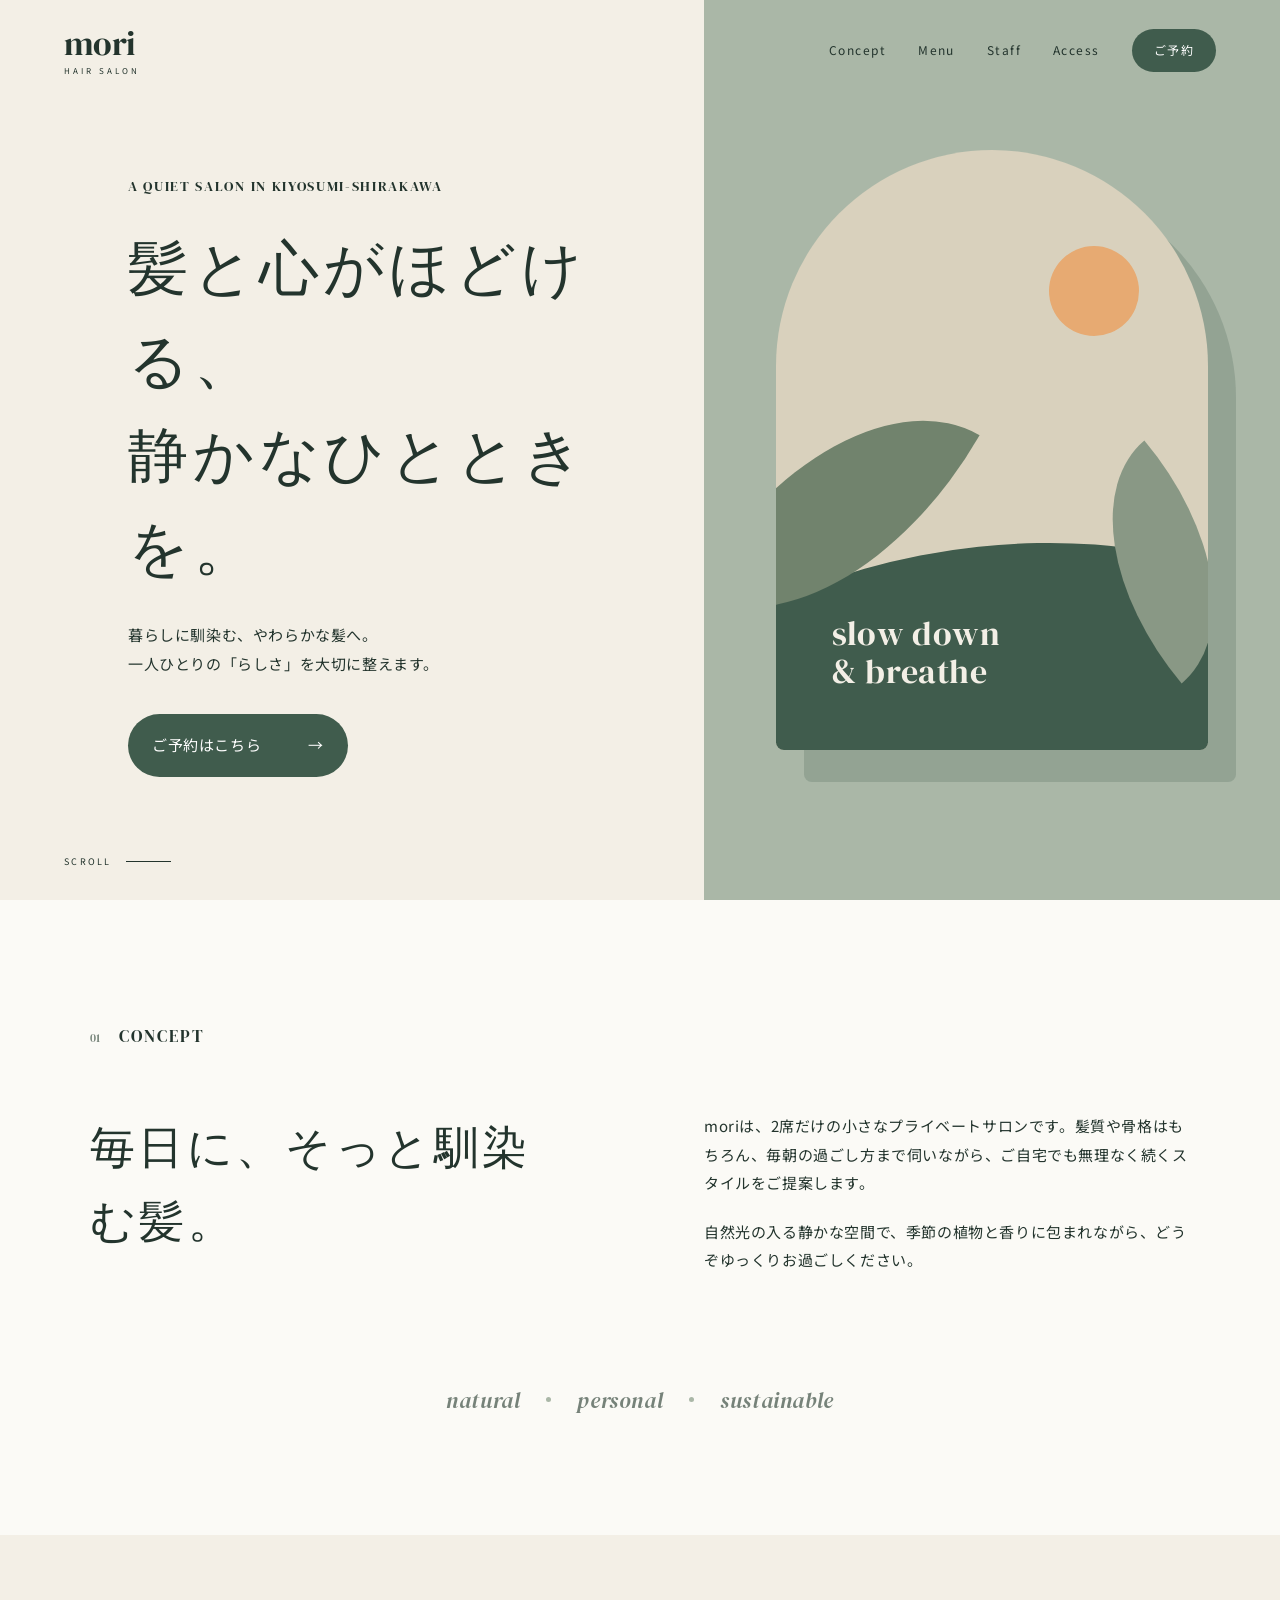
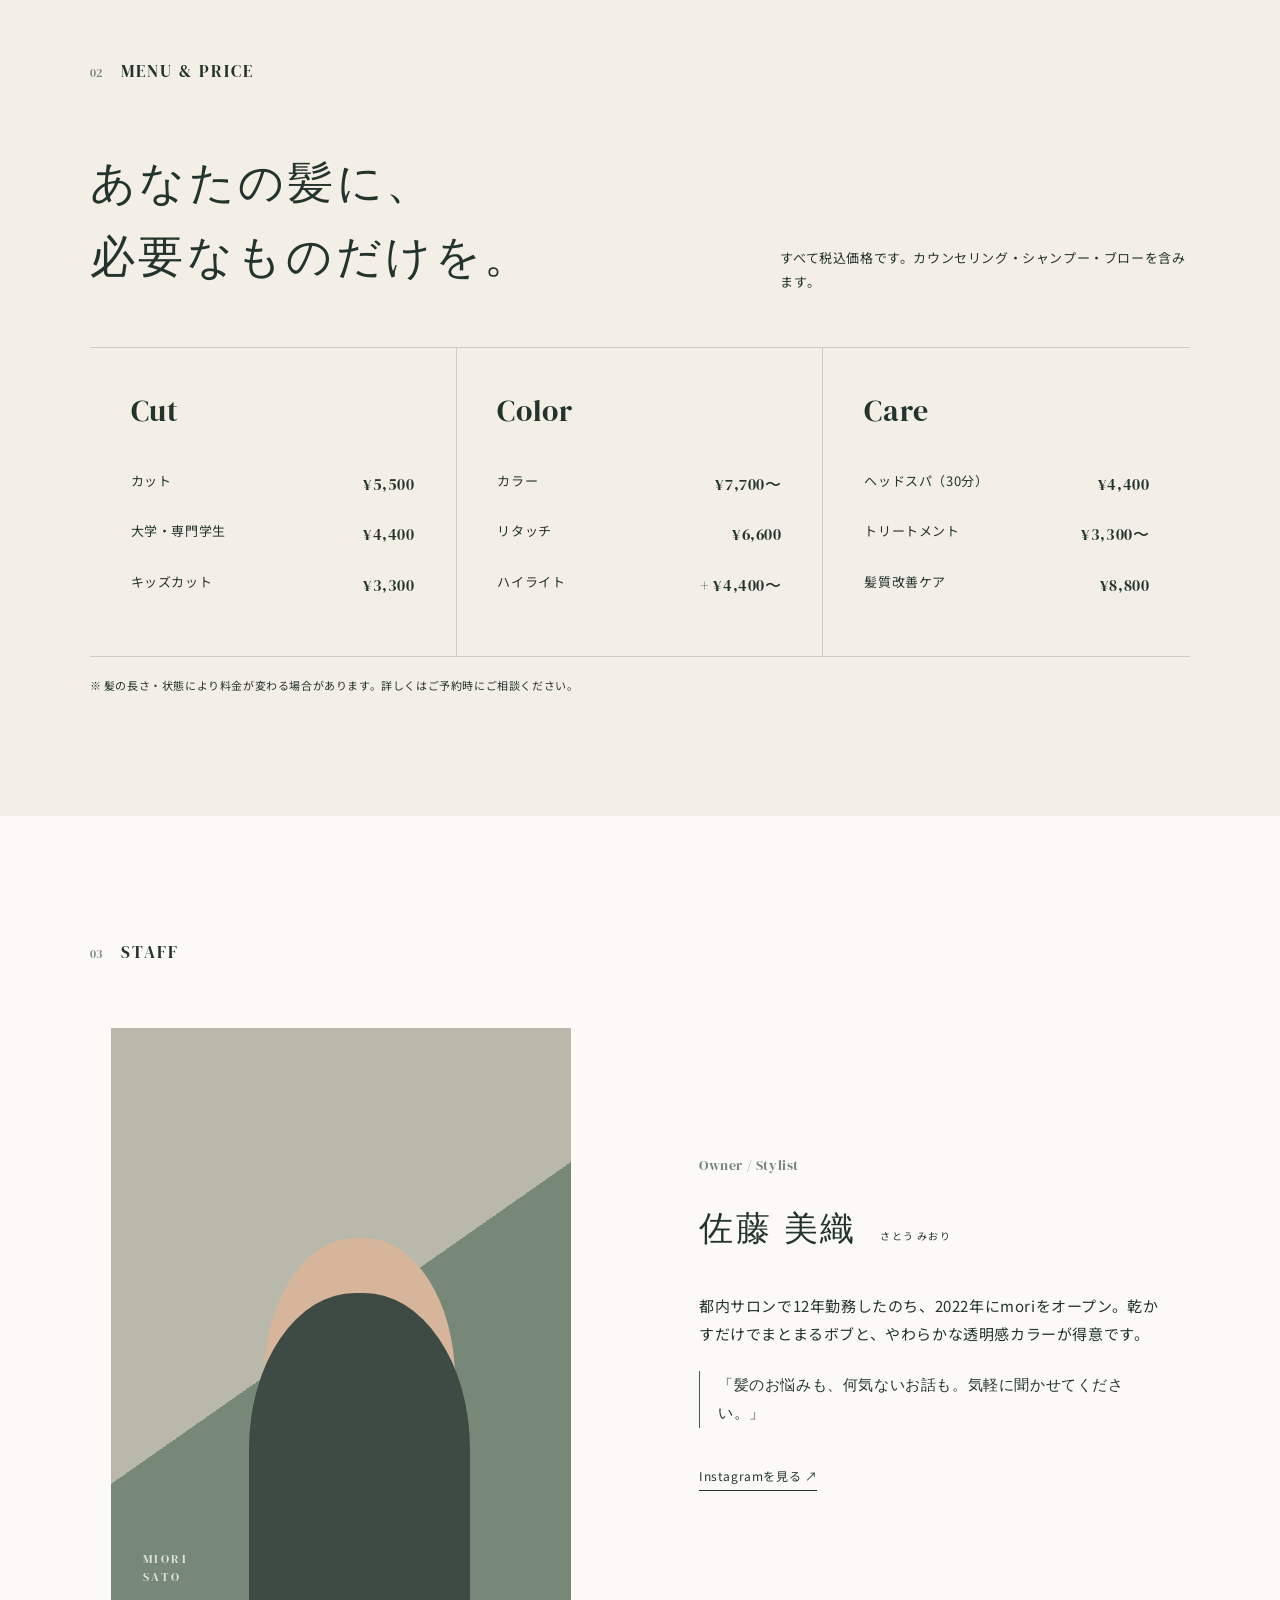
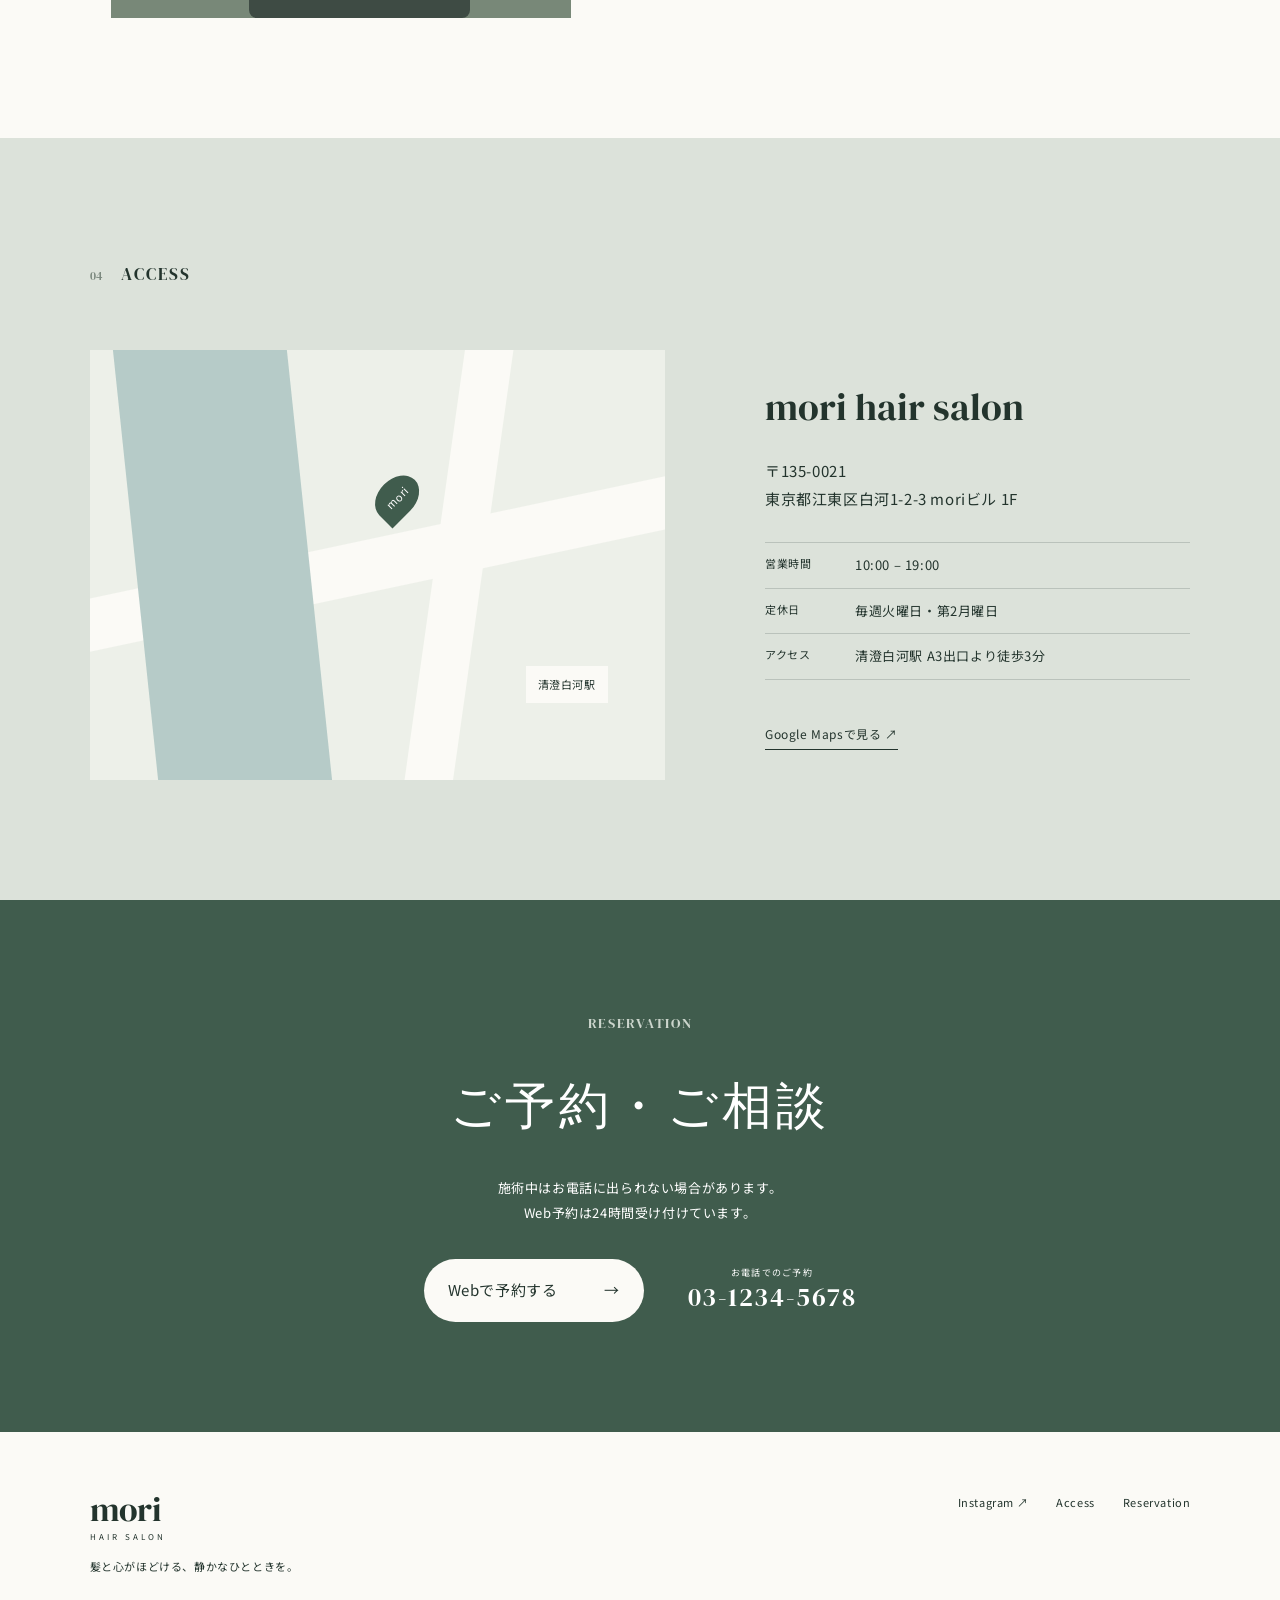
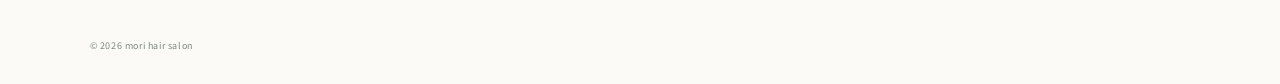
==== index.html @ 0dfb1b31 "Initial commit: publish mori hair salon website" ====
<!DOCTYPE html>
<html lang="ja">
<head>
  <meta charset="UTF-8">
  <meta name="viewport" content="width=device-width, initial-scale=1.0">
  <meta name="description" content="東京・清澄白河の小さな美容室、mori hair salon。髪と心がほどける、静かなひとときを。">
  <title>mori hair salon｜清澄白河の美容室</title>
  <link rel="preconnect" href="https://fonts.googleapis.com">
  <link rel="preconnect" href="https://fonts.gstatic.com" crossorigin>
  <link href="https://fonts.googleapis.com/css2?family=DM+Serif+Display&family=Noto+Sans+JP:wght@400;500;600&display=swap" rel="stylesheet">
  <link rel="stylesheet" href="style.css">
</head>
<body>
  <!-- キーボード操作で本文へ移動するためのリンク -->
  <a class="skip-link" href="#main">本文へ移動</a>

  <header class="site-header" id="top">
    <a class="logo" href="#top" aria-label="mori hair salon トップへ">
      <span>mori</span>
      <small>HAIR SALON</small>
    </a>

    <!-- スマートフォン用メニューボタン -->
    <button class="menu-button" type="button" aria-expanded="false" aria-controls="global-nav">
      <span></span><span></span>
      <span class="sr-only">メニューを開く</span>
    </button>

    <nav class="global-nav" id="global-nav" aria-label="メインメニュー">
      <a href="#concept">Concept</a>
      <a href="#menu">Menu</a>
      <a href="#staff">Staff</a>
      <a href="#access">Access</a>
      <a class="nav-reserve" href="#reserve">ご予約</a>
    </nav>
  </header>

  <main id="main">
    <!-- ファーストビュー -->
    <section class="hero" aria-labelledby="hero-title">
      <div class="hero-copy">
        <p class="eyebrow">A quiet salon in Kiyosumi-Shirakawa</p>
        <h1 id="hero-title">髪と心がほどける、<br>静かなひとときを。</h1>
        <p class="hero-text">暮らしに馴染む、やわらかな髪へ。<br>一人ひとりの「らしさ」を大切に整えます。</p>
        <a class="button button-primary" href="#reserve">ご予約はこちら <span aria-hidden="true">→</span></a>
      </div>
      <div class="hero-visual" aria-hidden="true">
        <div class="arch">
          <span class="leaf leaf-one"></span>
          <span class="leaf leaf-two"></span>
          <span class="sun"></span>
          <p>slow down<br>&amp; breathe</p>
        </div>
      </div>
      <a class="scroll-hint" href="#concept">SCROLL <span></span></a>
    </section>

    <!-- コンセプト -->
    <section class="section concept" id="concept">
      <div class="section-heading">
        <p class="section-number">01</p>
        <p class="eyebrow">Concept</p>
      </div>
      <div class="concept-content">
        <h2>毎日に、そっと馴染む髪。</h2>
        <div>
          <p>moriは、2席だけの小さなプライベートサロンです。髪質や骨格はもちろん、毎朝の過ごし方まで伺いながら、ご自宅でも無理なく続くスタイルをご提案します。</p>
          <p>自然光の入る静かな空間で、季節の植物と香りに包まれながら、どうぞゆっくりお過ごしください。</p>
        </div>
      </div>
      <div class="concept-words" aria-label="大切にしていること">
        <span>natural</span><i></i><span>personal</span><i></i><span>sustainable</span>
      </div>
    </section>

    <!-- 料金表：内容や価格はここを書き換えられます -->
    <section class="section menu-section" id="menu">
      <div class="section-heading">
        <p class="section-number">02</p>
        <p class="eyebrow">Menu &amp; Price</p>
      </div>
      <div class="menu-intro">
        <h2>あなたの髪に、<br>必要なものだけを。</h2>
        <p>すべて税込価格です。カウンセリング・シャンプー・ブローを含みます。</p>
      </div>
      <div class="price-grid">
        <article class="price-card">
          <h3>Cut</h3>
          <dl>
            <div><dt>カット</dt><dd>¥5,500</dd></div>
            <div><dt>大学・専門学生</dt><dd>¥4,400</dd></div>
            <div><dt>キッズカット</dt><dd>¥3,300</dd></div>
          </dl>
        </article>
        <article class="price-card">
          <h3>Color</h3>
          <dl>
            <div><dt>カラー</dt><dd>¥7,700〜</dd></div>
            <div><dt>リタッチ</dt><dd>¥6,600</dd></div>
            <div><dt>ハイライト</dt><dd>+ ¥4,400〜</dd></div>
          </dl>
        </article>
        <article class="price-card">
          <h3>Care</h3>
          <dl>
            <div><dt>ヘッドスパ（30分）</dt><dd>¥4,400</dd></div>
            <div><dt>トリートメント</dt><dd>¥3,300〜</dd></div>
            <div><dt>髪質改善ケア</dt><dd>¥8,800</dd></div>
          </dl>
        </article>
      </div>
      <p class="price-note">※ 髪の長さ・状態により料金が変わる場合があります。詳しくはご予約時にご相談ください。</p>
    </section>

    <!-- スタッフ紹介 -->
    <section class="section staff-section" id="staff">
      <div class="section-heading">
        <p class="section-number">03</p>
        <p class="eyebrow">Staff</p>
      </div>
      <div class="staff-wrap">
        <div class="staff-portrait" role="img" aria-label="スタイリスト佐藤美織のイメージ">
          <span>MIORI<br>SATO</span>
        </div>
        <div class="staff-copy">
          <p class="role">Owner / Stylist</p>
          <h2>佐藤 美織 <small>さとう みおり</small></h2>
          <p>都内サロンで12年勤務したのち、2022年にmoriをオープン。乾かすだけでまとまるボブと、やわらかな透明感カラーが得意です。</p>
          <p class="message">「髪のお悩みも、何気ないお話も。気軽に聞かせてください。」</p>
          <a class="text-link" href="https://www.instagram.com/" target="_blank" rel="noopener noreferrer">Instagramを見る <span aria-hidden="true">↗</span></a>
        </div>
      </div>
    </section>

    <!-- アクセス -->
    <section class="section access-section" id="access">
      <div class="section-heading">
        <p class="section-number">04</p>
        <p class="eyebrow">Access</p>
      </div>
      <div class="access-grid">
        <div class="map-illustration" aria-label="店舗周辺の簡易地図">
          <span class="road road-a"></span><span class="road road-b"></span>
          <span class="river"></span>
          <span class="station">清澄白河駅</span>
          <span class="map-pin">mori</span>
        </div>
        <div class="access-copy">
          <h2>mori hair salon</h2>
          <address>〒135-0021<br>東京都江東区白河1-2-3 moriビル 1F</address>
          <dl class="shop-info">
            <div><dt>営業時間</dt><dd>10:00 – 19:00</dd></div>
            <div><dt>定休日</dt><dd>毎週火曜日・第2月曜日</dd></div>
            <div><dt>アクセス</dt><dd>清澄白河駅 A3出口より徒歩3分</dd></div>
          </dl>
          <a class="text-link" href="https://www.google.com/maps/search/?api=1&query=%E6%B8%85%E6%BE%84%E7%99%BD%E6%B2%B3%E9%A7%85" target="_blank" rel="noopener noreferrer">Google Mapsで見る <span aria-hidden="true">↗</span></a>
        </div>
      </div>
    </section>

    <!-- 予約：電話番号と予約URLは実際のものへ変更してください -->
    <section class="reserve-section" id="reserve">
      <p class="eyebrow">Reservation</p>
      <h2>ご予約・ご相談</h2>
      <p>施術中はお電話に出られない場合があります。<br>Web予約は24時間受け付けています。</p>
      <div class="reserve-actions">
        <a class="button button-light" href="https://example.com/" target="_blank" rel="noopener noreferrer">Webで予約する <span aria-hidden="true">→</span></a>
        <a class="phone-link" href="tel:0312345678"><small>お電話でのご予約</small>03-1234-5678</a>
      </div>
    </section>
  </main>

  <footer class="site-footer">
    <div>
      <a class="logo footer-logo" href="#top"><span>mori</span><small>HAIR SALON</small></a>
      <p>髪と心がほどける、静かなひとときを。</p>
    </div>
    <div class="footer-links">
      <a href="https://www.instagram.com/" target="_blank" rel="noopener noreferrer">Instagram <span aria-hidden="true">↗</span></a>
      <a href="#access">Access</a>
      <a href="#reserve">Reservation</a>
    </div>
    <p class="copyright">© <span id="current-year">2026</span> mori hair salon</p>
  </footer>

  <!-- スマートフォンで常に表示される予約ボタン -->
  <a class="floating-reserve" href="#reserve">予約する</a>

  <script src="script.js"></script>
</body>
</html>
---- style.css ----
/* ==================================================
   基本設定：色を変えたい場合は、まずここを編集してください
================================================== */
:root {
  --ink: #23342d;
  --green: #405c4d;
  --sage: #aab7a7;
  --cream: #f3efe6;
  --paper: #fbfaf6;
  --line: rgba(35, 52, 45, 0.18);
  --serif: "DM Serif Display", "Yu Mincho", serif;
  --sans: "Noto Sans JP", sans-serif;
}

* { box-sizing: border-box; }
html { scroll-behavior: smooth; }
body {
  margin: 0;
  color: var(--ink);
  background: var(--paper);
  font-family: var(--sans);
  font-size: 15px;
  line-height: 1.9;
  letter-spacing: .04em;
}
a { color: inherit; text-decoration: none; }
button { font: inherit; }
.sr-only, .skip-link {
  position: absolute;
  width: 1px; height: 1px;
  overflow: hidden;
  clip: rect(0, 0, 0, 0);
}
.skip-link:focus {
  z-index: 1000;
  top: 8px; left: 8px;
  width: auto; height: auto;
  padding: 8px 16px;
  clip: auto;
  background: white;
}

/* ヘッダー */
.site-header {
  position: absolute;
  z-index: 20;
  top: 0; left: 0;
  width: 100%;
  display: flex;
  align-items: center;
  justify-content: space-between;
  padding: 26px clamp(24px, 5vw, 72px);
}
.logo { display: inline-flex; flex-direction: column; line-height: 1; }
.logo span { font-family: var(--serif); font-size: 34px; letter-spacing: -.02em; }
.logo small { margin-top: 7px; font-size: 8px; letter-spacing: .38em; }
.global-nav { display: flex; align-items: center; gap: 32px; font-size: 12px; letter-spacing: .12em; }
.global-nav a { position: relative; }
.global-nav a:not(.nav-reserve)::after {
  content: "";
  position: absolute;
  left: 0; bottom: -5px;
  width: 0; height: 1px;
  background: currentColor;
  transition: width .25s;
}
.global-nav a:hover::after { width: 100%; }
.nav-reserve { padding: 10px 22px; color: white; background: var(--green); border-radius: 100px; }
.menu-button { display: none; }

/* ファーストビュー */
.hero {
  min-height: 760px;
  height: 100svh;
  display: grid;
  grid-template-columns: 55% 45%;
  align-items: center;
  position: relative;
  overflow: hidden;
  background: var(--cream);
}
.hero-copy { z-index: 2; padding: 110px 5vw 60px 10vw; }
.eyebrow {
  margin: 0 0 22px;
  font-family: var(--serif);
  font-size: 14px;
  letter-spacing: .12em;
  text-transform: uppercase;
}
.hero h1, .section h2, .reserve-section h2 {
  margin: 0;
  font-family: "Yu Mincho", "Hiragino Mincho ProN", serif;
  font-weight: 500;
  letter-spacing: .08em;
}
.hero h1 { font-size: clamp(38px, 4.7vw, 68px); line-height: 1.55; }
.hero-text { margin: 26px 0 36px; font-size: 15px; }
.button {
  display: inline-flex;
  min-width: 220px;
  padding: 17px 24px;
  align-items: center;
  justify-content: space-between;
  border-radius: 100px;
  transition: transform .2s, background .2s;
}
.button:hover { transform: translateY(-2px); }
.button-primary { color: white; background: var(--green); }
.hero-visual { height: 100%; display: grid; place-items: center; background: var(--sage); }
.arch {
  width: min(75%, 440px);
  aspect-ratio: .72;
  position: relative;
  overflow: hidden;
  border-radius: 220px 220px 8px 8px;
  background: #d9d1bd;
  box-shadow: 28px 32px 0 rgba(64, 92, 77, .22);
}
.arch::before {
  content: "";
  position: absolute;
  inset: auto -20% -10% -20%;
  height: 44%;
  border-radius: 50% 50% 0 0;
  background: var(--green);
  transform: rotate(-6deg);
}
.arch p {
  position: absolute;
  z-index: 2;
  bottom: 10%; left: 13%;
  margin: 0;
  color: var(--cream);
  font: 34px/1.1 var(--serif);
}
.sun { position: absolute; top: 16%; right: 16%; width: 90px; height: 90px; border-radius: 50%; background: #e7aa72; }
.leaf {
  position: absolute;
  z-index: 1;
  width: 170px; height: 280px;
  border-radius: 100% 0 100% 0;
  background: #71836d;
  transform: rotate(30deg);
}
.leaf-one { left: -25px; bottom: 16%; }
.leaf-two { right: -40px; bottom: 8%; transform: scale(.75) rotate(-40deg); background: #899885; }
.scroll-hint {
  position: absolute;
  bottom: 30px; left: 5vw;
  display: flex; gap: 14px; align-items: center;
  font-size: 9px; letter-spacing: .25em;
}
.scroll-hint span { width: 45px; height: 1px; background: currentColor; }

/* 共通セクション */
.section { padding: 120px max(7vw, 24px); scroll-margin-top: 20px; }
.section-heading { display: flex; gap: 18px; align-items: baseline; margin-bottom: 60px; }
.section-heading .eyebrow { margin: 0; font-size: 17px; }
.section-number { margin: 0; color: #7c897f; font: 12px var(--serif); }
.concept { background: var(--paper); }
.concept-content { display: grid; grid-template-columns: 1fr 1fr; gap: 10vw; max-width: 1120px; margin: auto; }
.concept-content h2, .menu-intro h2 { font-size: clamp(28px, 3.5vw, 48px); line-height: 1.65; }
.concept-content p { margin: 0 0 20px; }
.concept-words {
  max-width: 900px;
  margin: 90px auto 0;
  display: flex;
  align-items: center;
  justify-content: center;
  gap: 26px;
  color: #768279;
  font: italic 22px var(--serif);
}
.concept-words i { width: 5px; height: 5px; border-radius: 50%; background: var(--sage); }

/* 料金表 */
.menu-section { background: var(--cream); }
.menu-intro { display: flex; justify-content: space-between; align-items: end; gap: 40px; margin-bottom: 52px; }
.menu-intro p { max-width: 410px; margin: 0; font-size: 13px; }
.price-grid { display: grid; grid-template-columns: repeat(3, 1fr); border-top: 1px solid var(--line); border-bottom: 1px solid var(--line); }
.price-card { padding: 42px 3.2vw 46px; border-right: 1px solid var(--line); }
.price-card:last-child { border-right: 0; }
.price-card h3 { margin: 0 0 28px; font: 30px var(--serif); }
.price-card dl, .price-card dd { margin: 0; }
.price-card dl div { display: flex; justify-content: space-between; gap: 16px; padding: 10px 0; }
.price-card dt { font-size: 13px; }
.price-card dd { white-space: nowrap; font-family: var(--serif); font-size: 16px; }
.price-note { margin: 18px 0 0; font-size: 11px; }

/* スタッフ */
.staff-section { background: var(--paper); }
.staff-wrap { display: grid; grid-template-columns: minmax(280px, 460px) minmax(300px, 470px); gap: clamp(50px, 10vw, 140px); justify-content: center; align-items: center; }
.staff-portrait {
  aspect-ratio: .78;
  display: flex;
  align-items: end;
  padding: 32px;
  position: relative;
  overflow: hidden;
  color: rgba(255,255,255,.75);
  background: linear-gradient(145deg, #b8b9aa 0 50%, #788878 50%);
  font: 12px/1.5 var(--serif);
  letter-spacing: .2em;
}
.staff-portrait::before {
  content: "";
  position: absolute;
  width: 48%; aspect-ratio: .68;
  left: 30%; bottom: 0;
  border-radius: 48% 48% 8px 8px;
  background: #3e4b44;
  box-shadow: 0 -70px 0 -15px #d6b59b;
}
.role { margin: 0 0 10px; color: #78857c; font: 14px var(--serif); }
.staff-copy h2 { margin-bottom: 30px; font-size: 34px; }
.staff-copy h2 small { margin-left: 12px; font: 10px var(--sans); letter-spacing: .12em; }
.staff-copy > p { margin-bottom: 22px; }
.message { padding-left: 18px; border-left: 1px solid var(--green); font-family: "Yu Mincho", serif; }
.text-link { display: inline-block; margin-top: 15px; padding-bottom: 3px; border-bottom: 1px solid currentColor; font-size: 12px; }

/* アクセス */
.access-section { background: #dce2da; }
.access-grid { display: grid; grid-template-columns: 1.15fr .85fr; gap: clamp(45px, 8vw, 100px); align-items: center; }
.map-illustration { min-height: 430px; position: relative; overflow: hidden; background: #edf0e9; }
.road { position: absolute; background: var(--paper); }
.road-a { width: 125%; height: 52px; top: 43%; left: -10%; transform: rotate(-12deg); }
.road-b { width: 48px; height: 120%; top: -10%; left: 60%; transform: rotate(8deg); }
.river { position: absolute; width: 30%; height: 120%; top: -10%; left: 8%; background: #b6cbc8; transform: rotate(-6deg); }
.station, .map-pin { position: absolute; z-index: 2; padding: 8px 12px; font-size: 11px; background: var(--paper); }
.station { right: 10%; bottom: 18%; }
.map-pin { top: 30%; left: 49%; color: white; background: var(--green); border-radius: 50% 50% 50% 0; transform: rotate(-45deg); }
.map-pin::first-line { transform: rotate(45deg); }
.access-copy h2 { font: 38px var(--serif); letter-spacing: 0; }
address { margin: 24px 0; font-style: normal; }
.shop-info { margin: 28px 0; border-top: 1px solid var(--line); }
.shop-info div { display: grid; grid-template-columns: 90px 1fr; padding: 10px 0; border-bottom: 1px solid var(--line); }
.shop-info dt { font-size: 11px; }
.shop-info dd { margin: 0; font-size: 13px; }

/* 予約・フッター */
.reserve-section { padding: 110px 24px; text-align: center; color: white; background: var(--green); }
.reserve-section .eyebrow { color: #cbd5cc; }
.reserve-section h2 { font-size: clamp(32px, 4vw, 50px); }
.reserve-section > p:not(.eyebrow) { margin: 22px 0 34px; font-size: 13px; }
.reserve-actions { display: flex; justify-content: center; align-items: center; gap: 44px; }
.button-light { color: var(--ink); background: var(--paper); }
.phone-link { display: flex; flex-direction: column; font: 26px var(--serif); letter-spacing: .06em; }
.phone-link small { font: 9px var(--sans); letter-spacing: .14em; }
.site-footer { position: relative; display: grid; grid-template-columns: 1fr auto; gap: 30px; padding: 60px max(7vw, 24px) 30px; background: var(--paper); }
.footer-logo + p { margin: 15px 0 0; font-size: 11px; }
.footer-links { display: flex; gap: 28px; align-items: start; font-size: 11px; }
.copyright { grid-column: 1 / -1; margin: 30px 0 0; color: #7c897f; font-size: 9px; }
.floating-reserve { display: none; }

/* タブレット・スマートフォン */
@media (max-width: 800px) {
  body { font-size: 14px; padding-bottom: 58px; }
  .site-header { position: absolute; padding: 20px 22px; }
  .menu-button {
    z-index: 25;
    width: 42px; height: 42px;
    display: grid; place-content: center; gap: 7px;
    border: 0; border-radius: 50%;
    color: white; background: var(--green);
  }
  .menu-button span:not(.sr-only) { width: 18px; height: 1px; display: block; background: currentColor; transition: transform .25s; }
  .menu-button[aria-expanded="true"] span:first-child { transform: translateY(4px) rotate(45deg); }
  .menu-button[aria-expanded="true"] span:nth-child(2) { transform: translateY(-4px) rotate(-45deg); }
  .global-nav {
    position: fixed;
    inset: 0;
    display: flex;
    flex-direction: column;
    justify-content: center;
    gap: 26px;
    visibility: hidden;
    opacity: 0;
    font: 24px var(--serif);
    background: var(--cream);
    transition: opacity .25s, visibility .25s;
  }
  .global-nav.is-open { visibility: visible; opacity: 1; }
  .nav-reserve { font: 13px var(--sans); }
  .hero { height: auto; min-height: 100svh; grid-template-columns: 1fr; grid-template-rows: auto 42vh; padding-top: 90px; }
  .hero-copy { padding: 45px 24px; }
  .hero h1 { font-size: clamp(34px, 10vw, 48px); }
  .hero-text { margin: 20px 0 28px; }
  .hero-visual { grid-row: 2; }
  .arch { width: 62%; height: 90%; aspect-ratio: auto; border-radius: 130px 130px 0 0; }
  .arch p { font-size: 24px; }
  .sun { width: 60px; height: 60px; }
  .scroll-hint { display: none; }
  .section { padding: 82px 24px; }
  .section-heading { margin-bottom: 42px; }
  .concept-content, .access-grid { grid-template-columns: 1fr; gap: 36px; }
  .concept-content h2 { margin-bottom: 26px; }
  .concept-words { margin-top: 52px; gap: 12px; font-size: 16px; }
  .menu-intro { display: block; }
  .menu-intro h2 { margin-bottom: 20px; }
  .price-grid { grid-template-columns: 1fr; }
  .price-card { padding: 30px 4px; border-right: 0; border-bottom: 1px solid var(--line); }
  .price-card:last-child { border-bottom: 0; }
  .staff-wrap { grid-template-columns: 1fr; gap: 40px; }
  .staff-portrait { width: min(100%, 420px); }
  .map-illustration { min-height: 320px; }
  .access-copy h2 { font-size: 32px; }
  .reserve-section { padding: 82px 24px; }
  .reserve-actions { flex-direction: column; gap: 26px; }
  .site-footer { grid-template-columns: 1fr; }
  .footer-links { flex-wrap: wrap; }
  .copyright { grid-column: auto; }
  .floating-reserve {
    z-index: 30;
    position: fixed;
    display: grid;
    place-items: center;
    right: 0; bottom: 0;
    width: 100%; height: 58px;
    color: white;
    background: var(--green);
    font-weight: 600;
    letter-spacing: .12em;
    box-shadow: 0 -4px 16px rgba(35, 52, 45, .14);
  }
}

/* 動きを減らす設定の端末ではアニメーションを無効化 */
@media (prefers-reduced-motion: reduce) {
  html { scroll-behavior: auto; }
  *, *::before, *::after { transition: none !important; }
}
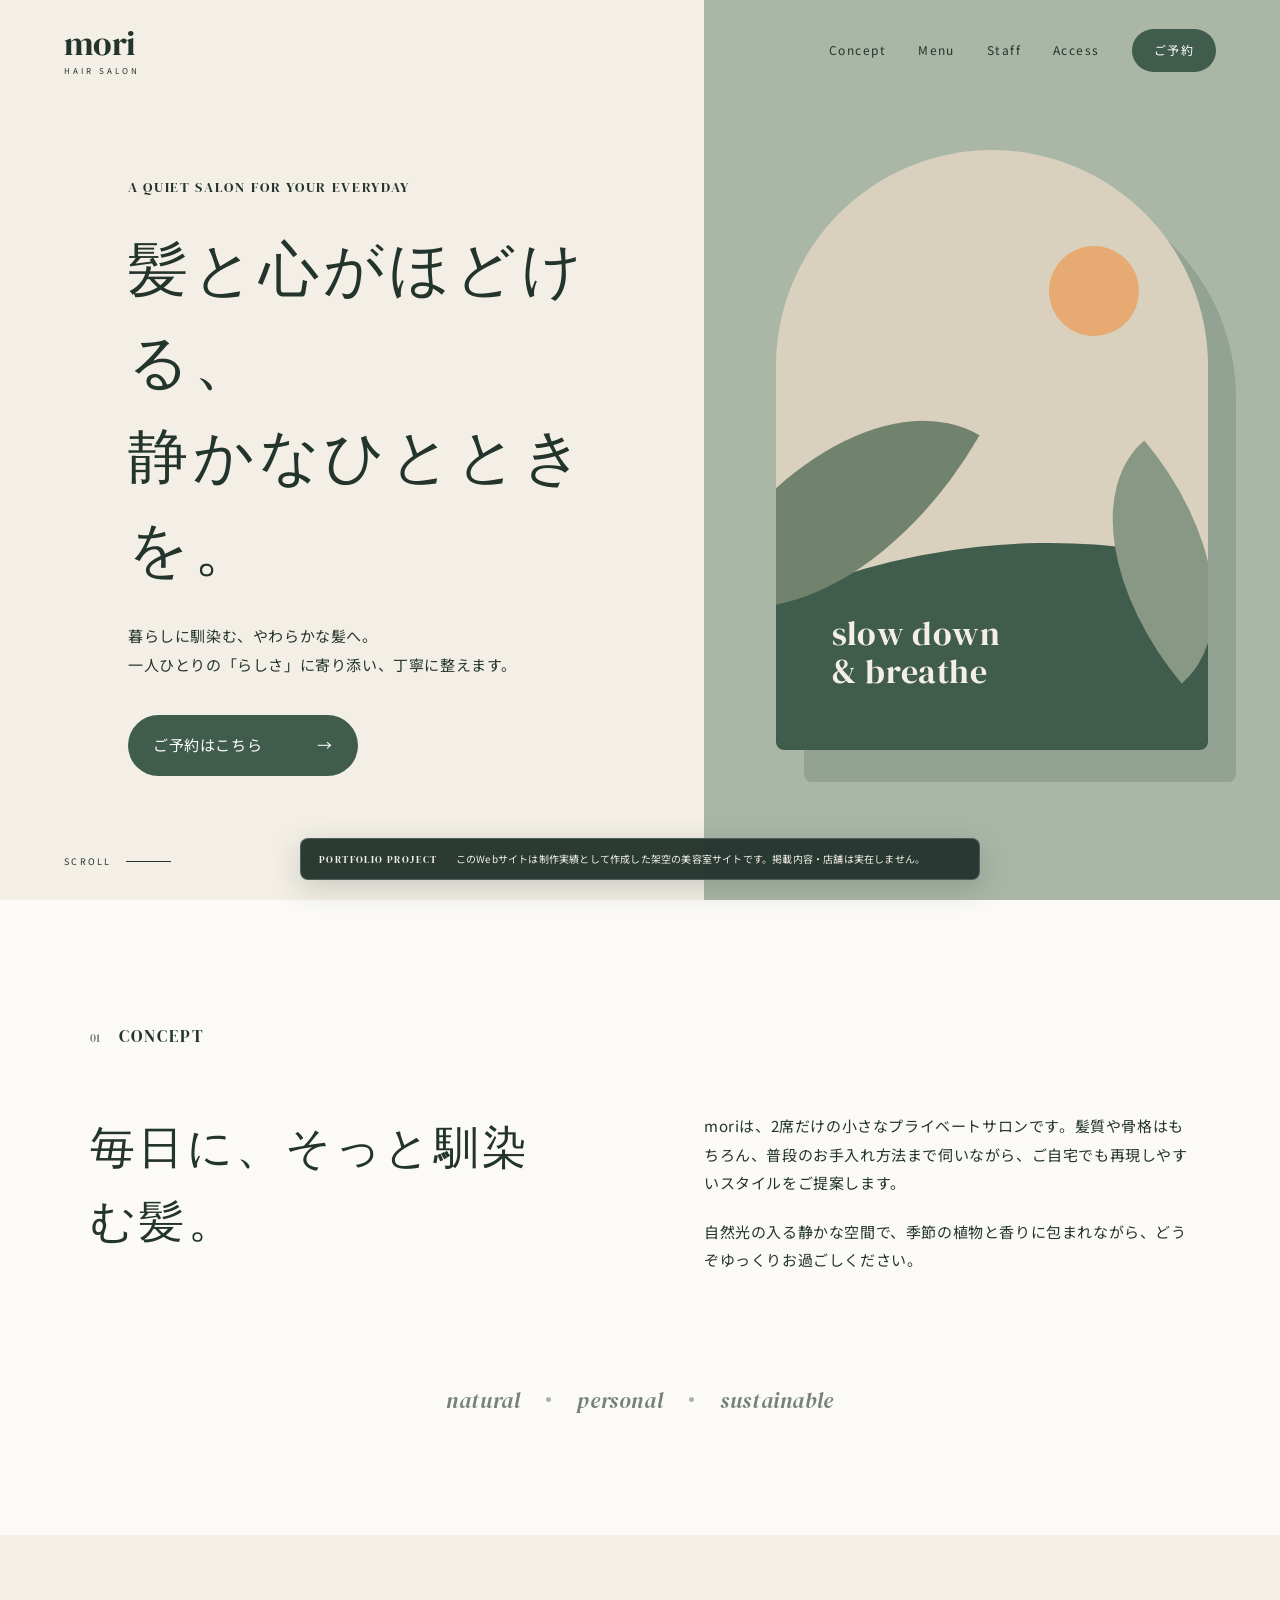
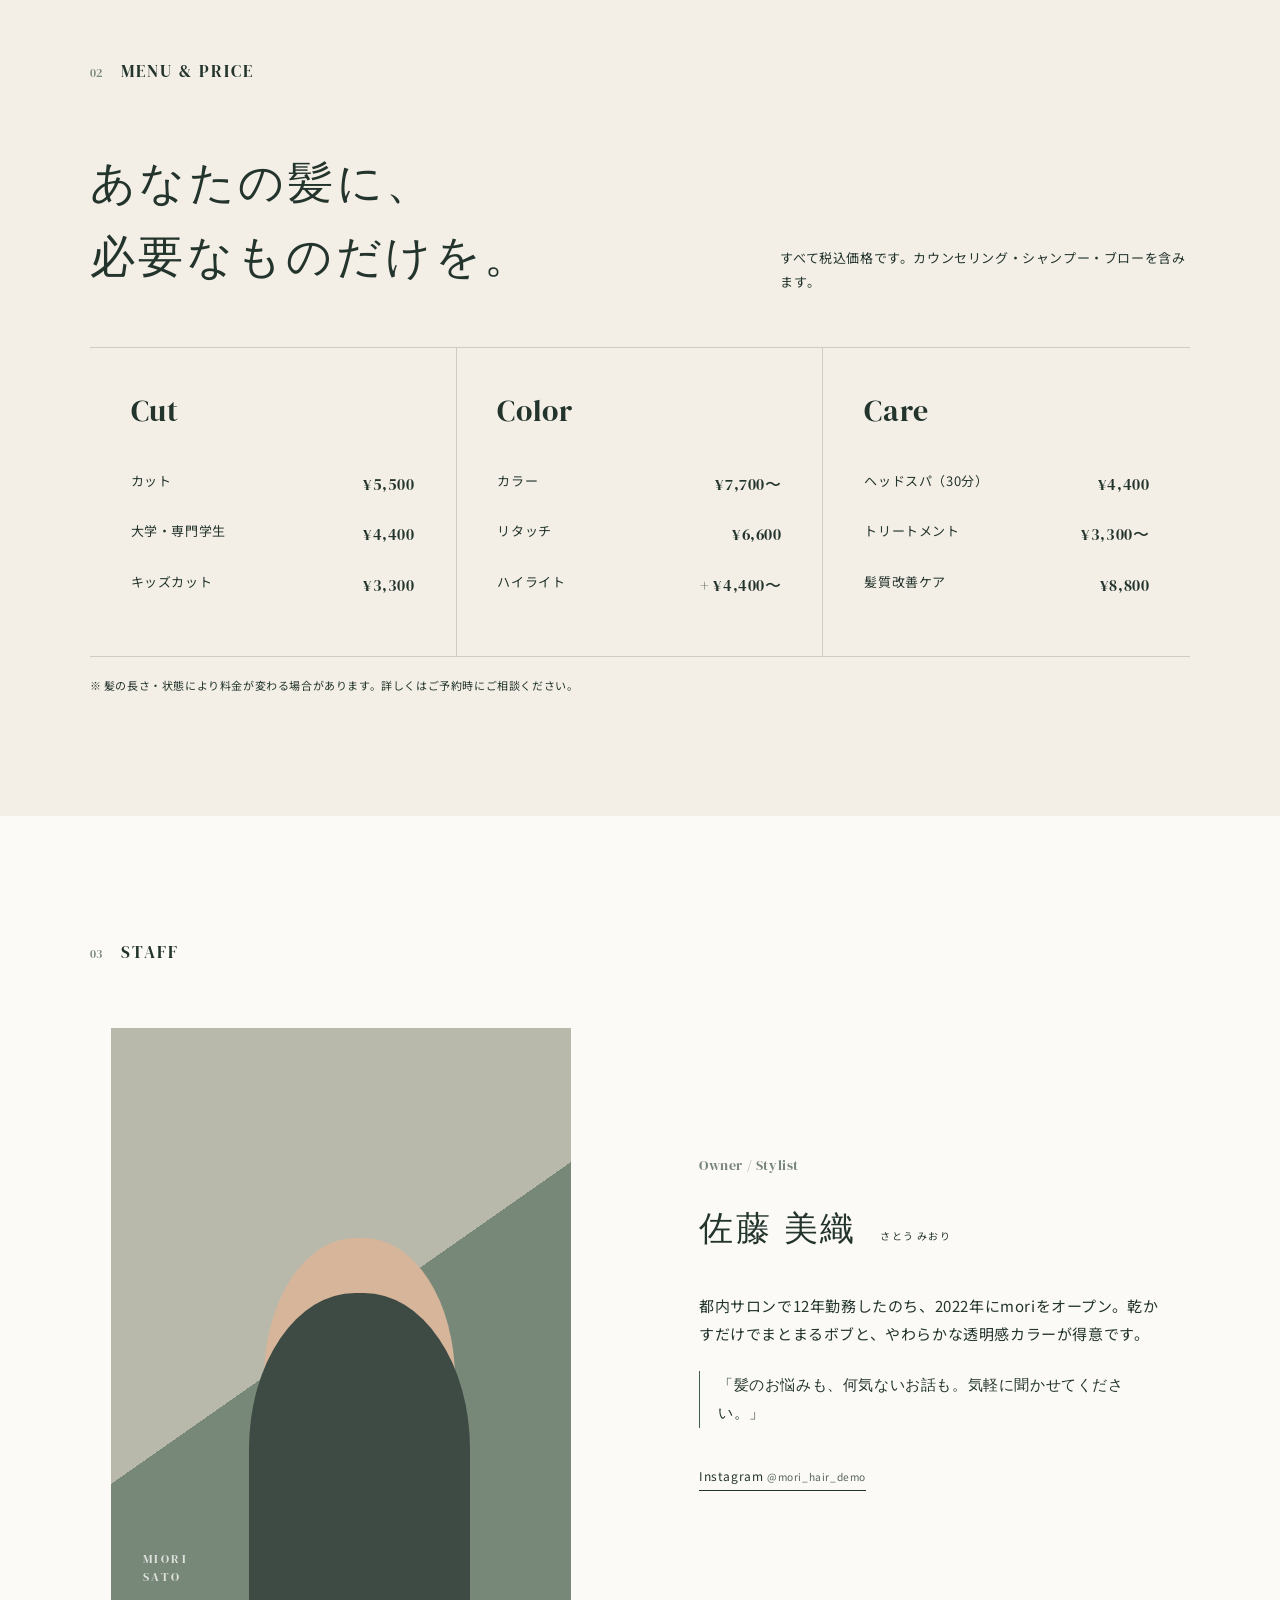
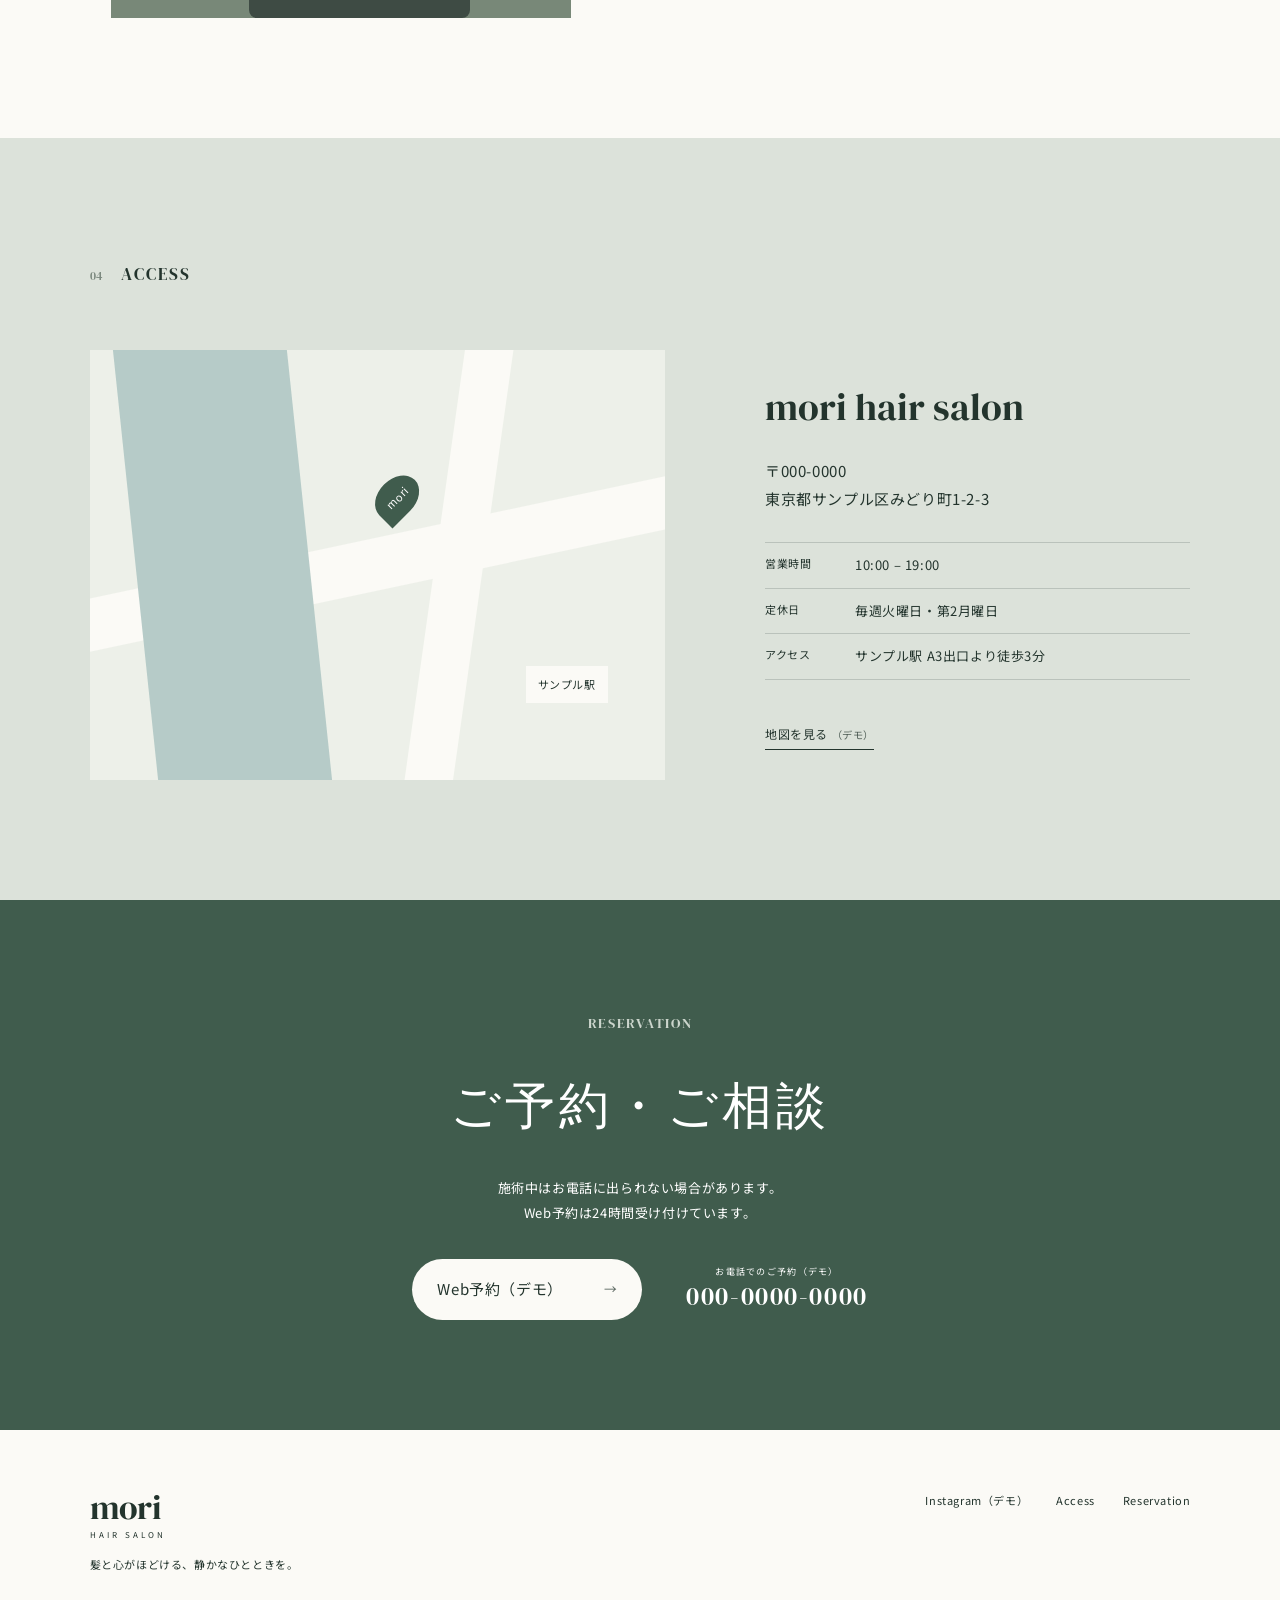
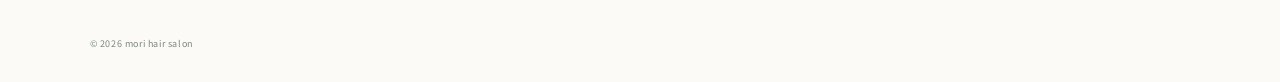
==== commit 92927f8a: "Polish site for portfolio presentation" ====
--- a/index.html
+++ b/index.html
@@ -3,8 +3,17 @@
 <head>
   <meta charset="UTF-8">
   <meta name="viewport" content="width=device-width, initial-scale=1.0">
-  <meta name="description" content="東京・清澄白河の小さな美容室、mori hair salon。髪と心がほどける、静かなひとときを。">
-  <title>mori hair salon｜清澄白河の美容室</title>
+  <meta name="description" content="個人美容室を想定して制作したポートフォリオ用の架空Webサイト。落ち着いた世界観と、スマートフォンで予約しやすい導線をデザインしました。">
+  <meta name="robots" content="index, follow">
+  <meta property="og:title" content="mori hair salon｜Web Design Portfolio">
+  <meta property="og:description" content="個人美容室を想定して制作した、ポートフォリオ用の架空Webサイトです。">
+  <meta property="og:type" content="website">
+  <meta property="og:url" content="https://haruhiaoyagi.github.io/mori-hair-salon/">
+  <meta property="og:image" content="https://haruhiaoyagi.github.io/mori-hair-salon/assets/og-image.png">
+  <meta property="og:image:alt" content="mori hair salon 架空サイト Web Design Portfolio">
+  <meta name="twitter:card" content="summary_large_image">
+  <meta name="theme-color" content="#405c4d">
+  <title>mori hair salon｜美容室サイト制作実績</title>
   <link rel="preconnect" href="https://fonts.googleapis.com">
   <link rel="preconnect" href="https://fonts.gstatic.com" crossorigin>
   <link href="https://fonts.googleapis.com/css2?family=DM+Serif+Display&family=Noto+Sans+JP:wght@400;500;600&display=swap" rel="stylesheet">
@@ -35,13 +44,19 @@
     </nav>
   </header>
 
+  <!-- このサイトが実在店舗ではなく制作実績であることを明示 -->
+  <aside class="portfolio-notice" id="portfolio-note" aria-label="サイトについて">
+    <span>PORTFOLIO PROJECT</span>
+    <p>このWebサイトは制作実績として作成した架空の美容室サイトです。掲載内容・店舗は実在しません。</p>
+  </aside>
+
   <main id="main">
     <!-- ファーストビュー -->
     <section class="hero" aria-labelledby="hero-title">
       <div class="hero-copy">
-        <p class="eyebrow">A quiet salon in Kiyosumi-Shirakawa</p>
+        <p class="eyebrow">A quiet salon for your everyday</p>
         <h1 id="hero-title">髪と心がほどける、<br>静かなひとときを。</h1>
-        <p class="hero-text">暮らしに馴染む、やわらかな髪へ。<br>一人ひとりの「らしさ」を大切に整えます。</p>
+        <p class="hero-text">暮らしに馴染む、やわらかな髪へ。<br>一人ひとりの「らしさ」に寄り添い、丁寧に整えます。</p>
         <a class="button button-primary" href="#reserve">ご予約はこちら <span aria-hidden="true">→</span></a>
       </div>
       <div class="hero-visual" aria-hidden="true">
@@ -64,7 +79,7 @@
       <div class="concept-content">
         <h2>毎日に、そっと馴染む髪。</h2>
         <div>
-          <p>moriは、2席だけの小さなプライベートサロンです。髪質や骨格はもちろん、毎朝の過ごし方まで伺いながら、ご自宅でも無理なく続くスタイルをご提案します。</p>
+          <p>moriは、2席だけの小さなプライベートサロンです。髪質や骨格はもちろん、普段のお手入れ方法まで伺いながら、ご自宅でも再現しやすいスタイルをご提案します。</p>
           <p>自然光の入る静かな空間で、季節の植物と香りに包まれながら、どうぞゆっくりお過ごしください。</p>
         </div>
       </div>
@@ -127,7 +142,7 @@
           <h2>佐藤 美織 <small>さとう みおり</small></h2>
           <p>都内サロンで12年勤務したのち、2022年にmoriをオープン。乾かすだけでまとまるボブと、やわらかな透明感カラーが得意です。</p>
           <p class="message">「髪のお悩みも、何気ないお話も。気軽に聞かせてください。」</p>
-          <a class="text-link" href="https://www.instagram.com/" target="_blank" rel="noopener noreferrer">Instagramを見る <span aria-hidden="true">↗</span></a>
+          <a class="text-link demo-link" href="#portfolio-note" data-demo-link>Instagram <span>@mori_hair_demo</span></a>
         </div>
       </div>
     </section>
@@ -142,18 +157,18 @@
         <div class="map-illustration" aria-label="店舗周辺の簡易地図">
           <span class="road road-a"></span><span class="road road-b"></span>
           <span class="river"></span>
-          <span class="station">清澄白河駅</span>
+          <span class="station">サンプル駅</span>
           <span class="map-pin">mori</span>
         </div>
         <div class="access-copy">
           <h2>mori hair salon</h2>
-          <address>〒135-0021<br>東京都江東区白河1-2-3 moriビル 1F</address>
+          <address>〒000-0000<br>東京都サンプル区みどり町1-2-3</address>
           <dl class="shop-info">
             <div><dt>営業時間</dt><dd>10:00 – 19:00</dd></div>
             <div><dt>定休日</dt><dd>毎週火曜日・第2月曜日</dd></div>
-            <div><dt>アクセス</dt><dd>清澄白河駅 A3出口より徒歩3分</dd></div>
-          </dl>
-          <a class="text-link" href="https://www.google.com/maps/search/?api=1&query=%E6%B8%85%E6%BE%84%E7%99%BD%E6%B2%B3%E9%A7%85" target="_blank" rel="noopener noreferrer">Google Mapsで見る <span aria-hidden="true">↗</span></a>
+            <div><dt>アクセス</dt><dd>サンプル駅 A3出口より徒歩3分</dd></div>
+          </dl>
+          <a class="text-link demo-link" href="#portfolio-note" data-demo-link>地図を見る <span>（デモ）</span></a>
         </div>
       </div>
     </section>
@@ -164,8 +179,8 @@
       <h2>ご予約・ご相談</h2>
       <p>施術中はお電話に出られない場合があります。<br>Web予約は24時間受け付けています。</p>
       <div class="reserve-actions">
-        <a class="button button-light" href="https://example.com/" target="_blank" rel="noopener noreferrer">Webで予約する <span aria-hidden="true">→</span></a>
-        <a class="phone-link" href="tel:0312345678"><small>お電話でのご予約</small>03-1234-5678</a>
+        <a class="button button-light demo-link" href="#portfolio-note" data-demo-link>Web予約（デモ） <span aria-hidden="true">→</span></a>
+        <a class="phone-link demo-link" href="#portfolio-note" data-demo-link><small>お電話でのご予約（デモ）</small>000-0000-0000</a>
       </div>
     </section>
   </main>
@@ -176,7 +191,7 @@
       <p>髪と心がほどける、静かなひとときを。</p>
     </div>
     <div class="footer-links">
-      <a href="https://www.instagram.com/" target="_blank" rel="noopener noreferrer">Instagram <span aria-hidden="true">↗</span></a>
+      <a class="demo-link" href="#portfolio-note" data-demo-link>Instagram（デモ）</a>
       <a href="#access">Access</a>
       <a href="#reserve">Reservation</a>
     </div>
@@ -186,6 +201,11 @@
   <!-- スマートフォンで常に表示される予約ボタン -->
   <a class="floating-reserve" href="#reserve">予約する</a>
 
+  <!-- ダミーリンクを押したときの案内 -->
+  <div class="demo-toast" role="status" aria-live="polite" aria-hidden="true">
+    ポートフォリオ用のため、このリンクは実際には機能しません。
+  </div>
+
   <script src="script.js"></script>
 </body>
 </html>
--- a/style.css
+++ b/style.css
@@ -25,6 +25,7 @@
 }
 a { color: inherit; text-decoration: none; }
 button { font: inherit; }
+a, button { -webkit-tap-highlight-color: transparent; }
 .sr-only, .skip-link {
   position: absolute;
   width: 1px; height: 1px;
@@ -68,6 +69,27 @@
 .nav-reserve { padding: 10px 22px; color: white; background: var(--green); border-radius: 100px; }
 .menu-button { display: none; }
 
+/* 架空サイトであることを示す固定ラベル */
+.portfolio-notice {
+  position: fixed;
+  z-index: 40;
+  left: 50%;
+  bottom: 20px;
+  width: min(680px, calc(100% - 40px));
+  display: flex;
+  align-items: center;
+  gap: 18px;
+  padding: 12px 18px;
+  color: var(--cream);
+  background: rgba(35, 52, 45, .96);
+  border: 1px solid rgba(255,255,255,.18);
+  border-radius: 8px;
+  box-shadow: 0 8px 30px rgba(35, 52, 45, .2);
+  transform: translateX(-50%);
+}
+.portfolio-notice span { flex: none; font: 10px var(--serif); letter-spacing: .14em; }
+.portfolio-notice p { margin: 0; font-size: 10px; line-height: 1.6; letter-spacing: .02em; }
+
 /* ファーストビュー */
 .hero {
   min-height: 760px;
@@ -97,8 +119,9 @@
 .hero-text { margin: 26px 0 36px; font-size: 15px; }
 .button {
   display: inline-flex;
-  min-width: 220px;
-  padding: 17px 24px;
+  min-width: 230px;
+  min-height: 56px;
+  padding: 16px 25px;
   align-items: center;
   justify-content: space-between;
   border-radius: 100px;
@@ -217,6 +240,7 @@
 .staff-copy > p { margin-bottom: 22px; }
 .message { padding-left: 18px; border-left: 1px solid var(--green); font-family: "Yu Mincho", serif; }
 .text-link { display: inline-block; margin-top: 15px; padding-bottom: 3px; border-bottom: 1px solid currentColor; font-size: 12px; }
+.demo-link span { font-size: .85em; opacity: .75; }
 
 /* アクセス */
 .access-section { background: #dce2da; }
@@ -252,13 +276,47 @@
 .copyright { grid-column: 1 / -1; margin: 30px 0 0; color: #7c897f; font-size: 9px; }
 .floating-reserve { display: none; }
 
+.demo-toast {
+  position: fixed;
+  z-index: 60;
+  left: 50%;
+  bottom: 90px;
+  width: max-content;
+  max-width: calc(100% - 32px);
+  padding: 12px 18px;
+  color: white;
+  background: var(--ink);
+  border-radius: 6px;
+  box-shadow: 0 8px 24px rgba(0,0,0,.2);
+  opacity: 0;
+  pointer-events: none;
+  transform: translate(-50%, 10px);
+  transition: opacity .2s, transform .2s;
+  font-size: 12px;
+}
+.demo-toast.is-visible { opacity: 1; transform: translate(-50%, 0); }
+
 /* タブレット・スマートフォン */
 @media (max-width: 800px) {
   body { font-size: 14px; padding-bottom: 58px; }
+  .portfolio-notice {
+    position: relative;
+    z-index: 5;
+    left: 0; bottom: auto;
+    width: 100%;
+    display: block;
+    padding: 10px 18px;
+    text-align: center;
+    border: 0;
+    border-radius: 0;
+    margin-top: 88px;
+    transform: none;
+  }
+  .portfolio-notice span { display: block; margin-bottom: 3px; }
   .site-header { position: absolute; padding: 20px 22px; }
   .menu-button {
     z-index: 25;
-    width: 42px; height: 42px;
+    width: 48px; height: 48px;
     display: grid; place-content: center; gap: 7px;
     border: 0; border-radius: 50%;
     color: white; background: var(--green);
@@ -279,10 +337,16 @@
     background: var(--cream);
     transition: opacity .25s, visibility .25s;
   }
+  .global-nav a {
+    min-width: 160px;
+    min-height: 48px;
+    display: grid;
+    place-items: center;
+  }
   .global-nav.is-open { visibility: visible; opacity: 1; }
   .nav-reserve { font: 13px var(--sans); }
-  .hero { height: auto; min-height: 100svh; grid-template-columns: 1fr; grid-template-rows: auto 42vh; padding-top: 90px; }
-  .hero-copy { padding: 45px 24px; }
+  .hero { height: auto; min-height: calc(100svh - 75px); grid-template-columns: 1fr; grid-template-rows: auto 42vh; padding-top: 10px; }
+  .hero-copy { padding: 38px 24px 45px; }
   .hero h1 { font-size: clamp(34px, 10vw, 48px); }
   .hero-text { margin: 20px 0 28px; }
   .hero-visual { grid-row: 2; }
@@ -306,6 +370,7 @@
   .access-copy h2 { font-size: 32px; }
   .reserve-section { padding: 82px 24px; }
   .reserve-actions { flex-direction: column; gap: 26px; }
+  .reserve-actions .button, .phone-link { width: min(100%, 320px); min-height: 58px; justify-content: center; }
   .site-footer { grid-template-columns: 1fr; }
   .footer-links { flex-wrap: wrap; }
   .copyright { grid-column: auto; }
@@ -322,6 +387,7 @@
     letter-spacing: .12em;
     box-shadow: 0 -4px 16px rgba(35, 52, 45, .14);
   }
+  .demo-toast { bottom: 76px; text-align: center; }
 }
 
 /* 動きを減らす設定の端末ではアニメーションを無効化 */
